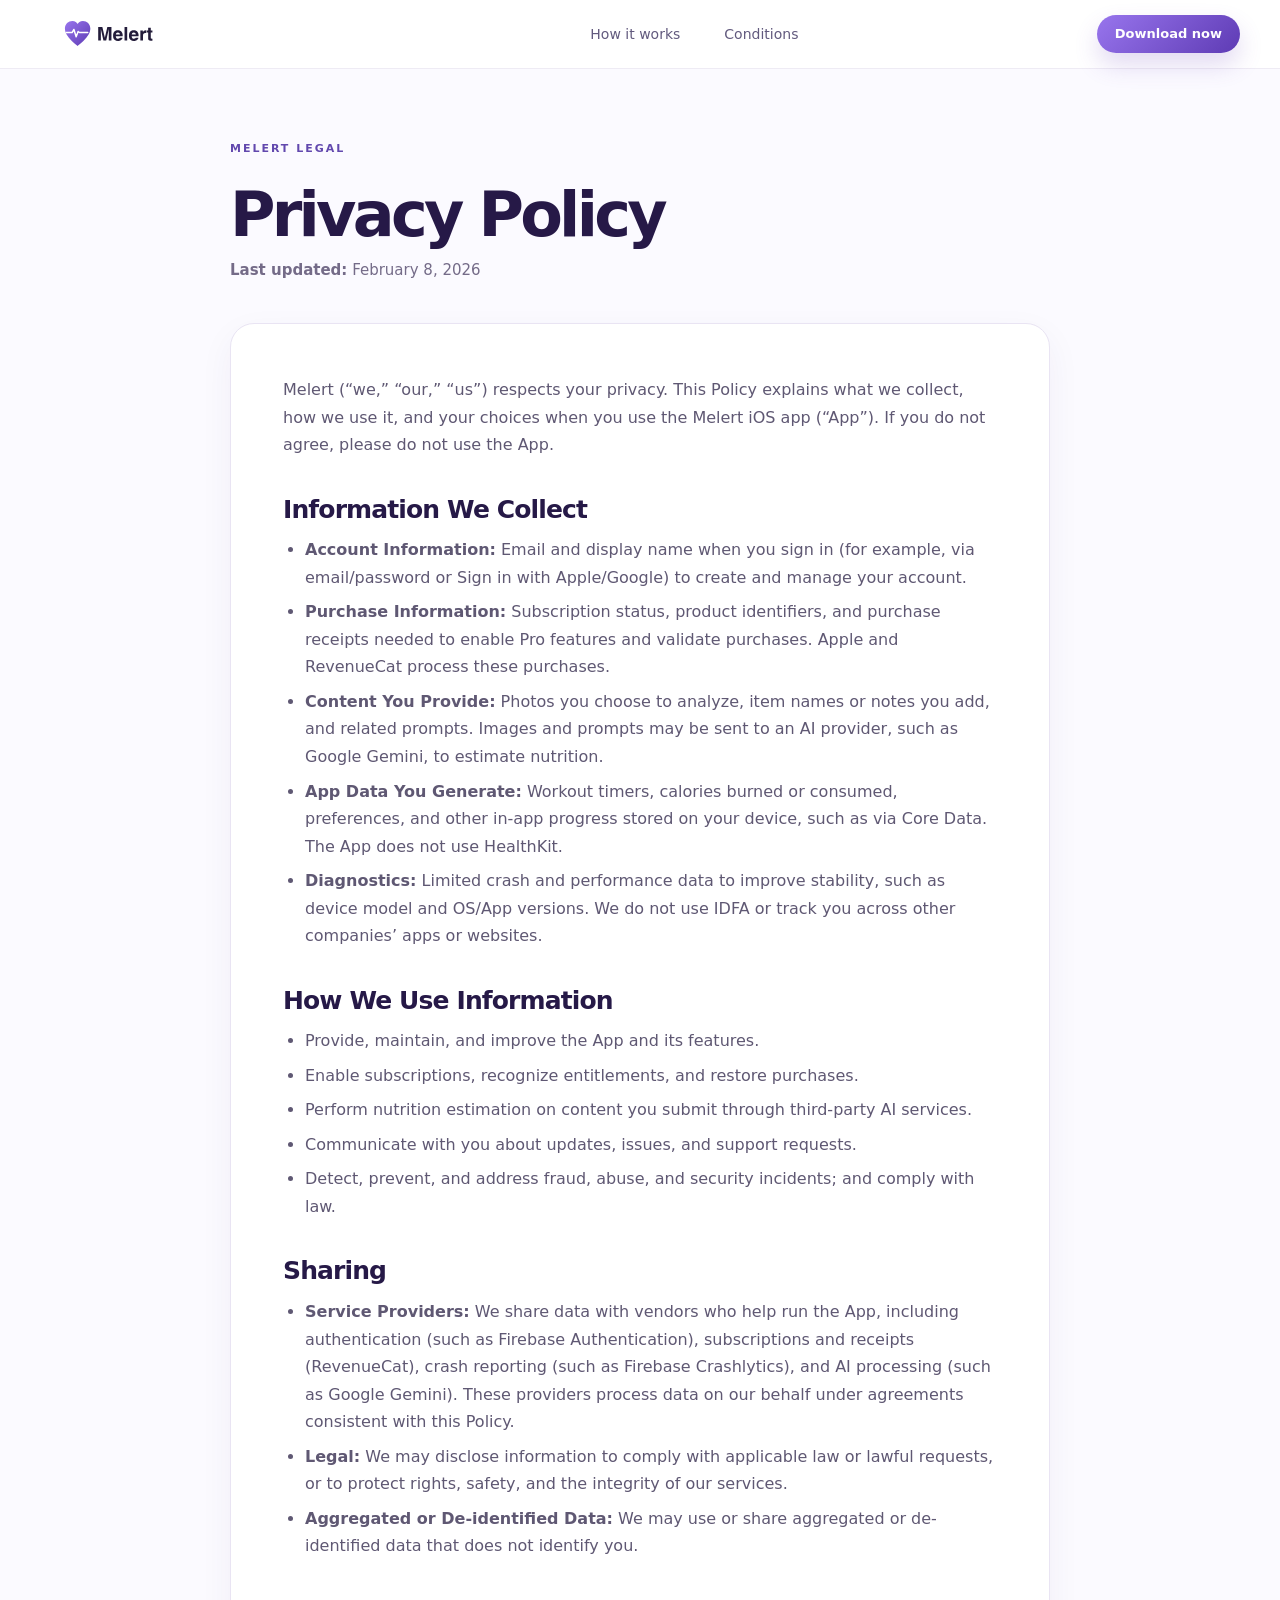
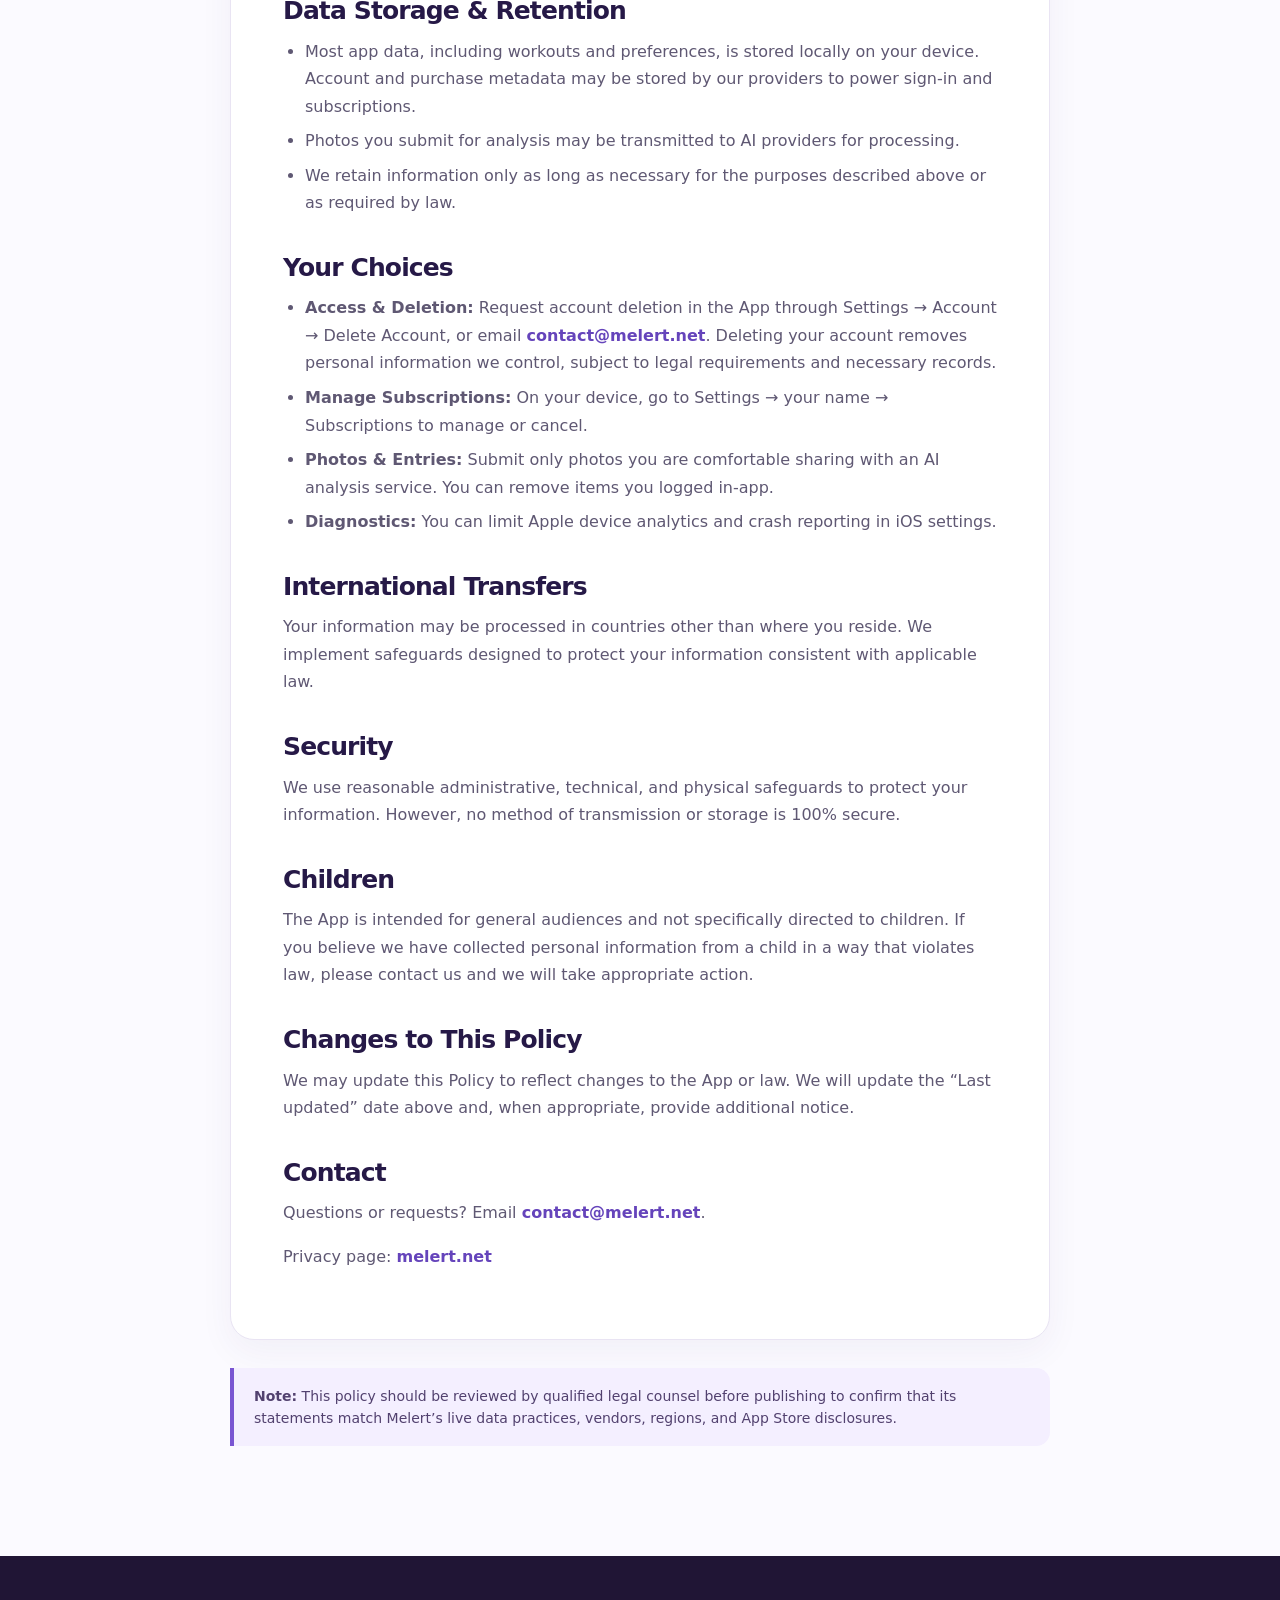
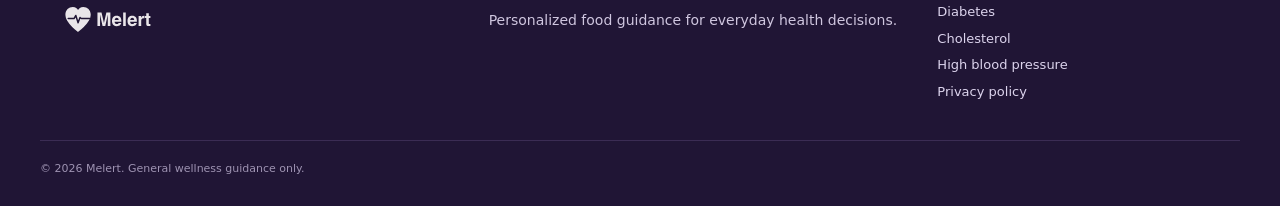
==== privacy.html @ aa9f65d5 "Publish Melert website" ====
<!doctype html><html lang="en"><head><meta charset="utf-8"><meta name="viewport" content="width=device-width,initial-scale=1"><title>Privacy Policy | Melert</title><meta name="description" content="Melert privacy policy: how we collect, use, share, and protect information when you use the Melert iOS app."><link rel="canonical" href="https://melert.net/privacy"><link rel="stylesheet" href="assets/styles.css"><link rel="stylesheet" href="assets/privacy.css"></head><body class="privacy-page"><header class="loop-nav"><div class="loop-wrap nav-inner"><a class="loop-brand" href="index.html"><img class="melert-wordmark" src="assets/melert-logo.svg" alt="Melert logo"></a><nav class="loop-links"><a href="index.html#how">How it works</a><a href="index.html#conditions">Conditions</a></nav><a class="loop-button small" href="https://apps.apple.com/us/app/burnloop/id6751570796">Download now</a></div></header><main class="privacy-main"><div class="privacy-content"><p class="loop-kicker">Melert legal</p><h1>Privacy Policy</h1><p class="privacy-date"><strong>Last updated:</strong> February 8, 2026</p><article class="privacy-card"><p>Melert (“we,” “our,” “us”) respects your privacy. This Policy explains what we collect, how we use it, and your choices when you use the Melert iOS app (“App”). If you do not agree, please do not use the App.</p><h2>Information We Collect</h2><ul><li><strong>Account Information:</strong> Email and display name when you sign in (for example, via email/password or Sign in with Apple/Google) to create and manage your account.</li><li><strong>Purchase Information:</strong> Subscription status, product identifiers, and purchase receipts needed to enable Pro features and validate purchases. Apple and RevenueCat process these purchases.</li><li><strong>Content You Provide:</strong> Photos you choose to analyze, item names or notes you add, and related prompts. Images and prompts may be sent to an AI provider, such as Google Gemini, to estimate nutrition.</li><li><strong>App Data You Generate:</strong> Workout timers, calories burned or consumed, preferences, and other in-app progress stored on your device, such as via Core Data. The App does not use HealthKit.</li><li><strong>Diagnostics:</strong> Limited crash and performance data to improve stability, such as device model and OS/App versions. We do not use IDFA or track you across other companies’ apps or websites.</li></ul><h2>How We Use Information</h2><ul><li>Provide, maintain, and improve the App and its features.</li><li>Enable subscriptions, recognize entitlements, and restore purchases.</li><li>Perform nutrition estimation on content you submit through third-party AI services.</li><li>Communicate with you about updates, issues, and support requests.</li><li>Detect, prevent, and address fraud, abuse, and security incidents; and comply with law.</li></ul><h2>Sharing</h2><ul><li><strong>Service Providers:</strong> We share data with vendors who help run the App, including authentication (such as Firebase Authentication), subscriptions and receipts (RevenueCat), crash reporting (such as Firebase Crashlytics), and AI processing (such as Google Gemini). These providers process data on our behalf under agreements consistent with this Policy.</li><li><strong>Legal:</strong> We may disclose information to comply with applicable law or lawful requests, or to protect rights, safety, and the integrity of our services.</li><li><strong>Aggregated or De-identified Data:</strong> We may use or share aggregated or de-identified data that does not identify you.</li></ul><h2>Data Storage &amp; Retention</h2><ul><li>Most app data, including workouts and preferences, is stored locally on your device. Account and purchase metadata may be stored by our providers to power sign-in and subscriptions.</li><li>Photos you submit for analysis may be transmitted to AI providers for processing.</li><li>We retain information only as long as necessary for the purposes described above or as required by law.</li></ul><h2>Your Choices</h2><ul><li><strong>Access &amp; Deletion:</strong> Request account deletion in the App through Settings → Account → Delete Account, or email <a href="mailto:contact@melert.net">contact@melert.net</a>. Deleting your account removes personal information we control, subject to legal requirements and necessary records.</li><li><strong>Manage Subscriptions:</strong> On your device, go to Settings → your name → Subscriptions to manage or cancel.</li><li><strong>Photos &amp; Entries:</strong> Submit only photos you are comfortable sharing with an AI analysis service. You can remove items you logged in-app.</li><li><strong>Diagnostics:</strong> You can limit Apple device analytics and crash reporting in iOS settings.</li></ul><h2>International Transfers</h2><p>Your information may be processed in countries other than where you reside. We implement safeguards designed to protect your information consistent with applicable law.</p><h2>Security</h2><p>We use reasonable administrative, technical, and physical safeguards to protect your information. However, no method of transmission or storage is 100% secure.</p><h2>Children</h2><p>The App is intended for general audiences and not specifically directed to children. If you believe we have collected personal information from a child in a way that violates law, please contact us and we will take appropriate action.</p><h2>Changes to This Policy</h2><p>We may update this Policy to reflect changes to the App or law. We will update the “Last updated” date above and, when appropriate, provide additional notice.</p><h2>Contact</h2><p>Questions or requests? Email <a href="mailto:contact@melert.net">contact@melert.net</a>.</p><p>Privacy page: <a href="https://melert.net">melert.net</a></p></article><p class="privacy-notice"><strong>Note:</strong> This policy should be reviewed by qualified legal counsel before publishing to confirm that its statements match Melert’s live data practices, vendors, regions, and App Store disclosures.</p></div></main><footer class="loop-footer"><div class="loop-wrap footer-inner"><a class="loop-brand" href="index.html"><img class="melert-wordmark" src="assets/melert-logo-white.svg" alt="Melert logo"></a><p>Personalized food guidance for everyday health decisions.</p><div class="footer-links"><a href="diabetes.html">Diabetes</a><a href="cholesterol.html">Cholesterol</a><a href="high-blood-pressure.html">High blood pressure</a><a href="privacy.html">Privacy policy</a></div><small>© <span data-year></span> Melert. General wellness guidance only.</small></div></footer><script src="assets/script.js"></script></body></html>
---- assets/styles.css ----
:root{--ink:#261947;--muted:#716989;--purple:#6946be;--line:#e9e5f2;--lavender:#f7f5ff}*{box-sizing:border-box}html{scroll-behavior:smooth}body{margin:0;font-family:Inter,ui-sans-serif,system-ui,-apple-system,BlinkMacSystemFont,"Segoe UI",sans-serif;color:var(--ink);background:#fff;line-height:1.5}.loop-wrap{width:min(1200px,calc(100% - 48px));margin:auto}.loop-nav{height:69px;border-bottom:1px solid #eeebf4;background:#fff}.nav-inner{height:100%;display:flex;align-items:center;justify-content:space-between}.loop-brand{color:var(--ink);font-weight:800;font-size:20px;display:inline-flex;align-items:center;gap:9px;text-decoration:none}.loop-brand img{width:27px;height:27px;border-radius:8px}.loop-links{display:flex;gap:44px;margin-left:120px}.loop-links a,.login{font-size:14px;color:#625a7e;text-decoration:none}.loop-actions{display:flex;align-items:center;gap:24px}.loop-button{display:inline-flex;justify-content:center;align-items:center;border:0;border-radius:999px;background:linear-gradient(135deg,#9875ed,#5e3bb4);color:#fff;box-shadow:0 12px 24px #6c47be33;text-decoration:none;padding:13px 25px;font-size:14px;font-weight:700}.loop-button.small{padding:9px 18px;font-size:13px}.menu{display:none;font-size:22px;color:#5c5278}.loop-hero{min-height:610px;background:radial-gradient(circle at 4% 80%,#faf8ff 0,transparent 25%),radial-gradient(circle at 93% 33%,#f4efff 0,transparent 26%),#fff;display:grid;align-items:center}.hero-layout{display:grid;grid-template-columns:1.2fr .8fr;align-items:center;gap:90px;padding:60px 0}.loop-kicker{text-transform:uppercase;letter-spacing:.18em;font-size:11px;font-weight:800;color:#6248ae;margin:0 0 24px}.hero-copy h1{font-size:clamp(46px,5.1vw,70px);line-height:1.05;letter-spacing:-.055em;margin:0 0 24px;max-width:680px}.hero-copy h1 em{font-style:normal;background:linear-gradient(100deg,#9a78eb,#6343b8);background-clip:text;color:transparent}.hero-lead{max-width:580px;color:var(--muted);font-size:18px;line-height:1.65;margin:0 0 34px}.hero-note{margin:16px 0 0;color:#8b839f;text-transform:uppercase;letter-spacing:.12em;font-size:10px}.app-shell{width:384px;justify-self:end;background:#fff;border:1px solid #e8e3f1;border-radius:38px;padding:28px 20px 22px;box-shadow:0 25px 45px #38226714,0 0 0 12px #ffffffaa}.app-top{display:flex;justify-content:space-between;align-items:center;font-size:13px;font-weight:800}.mini-brand span{color:#6d49c6;font-size:18px}.streak{font:12px ui-monospace,SFMono-Regular,Menlo,monospace;color:#5f43af;background:#f2edff;padding:5px 12px;border-radius:99px}.coach-card{margin-top:20px;padding:18px;border-radius:17px;color:#fff;background:linear-gradient(135deg,#7052c5,#593c9e);box-shadow:0 12px 22px #6b48ba33}.coach-card span,.app-label{display:block;text-transform:uppercase;letter-spacing:.16em;font:10px ui-monospace,SFMono-Regular,Menlo,monospace;color:#d7ccff}.coach-card p{font-size:14px;line-height:1.5;margin:7px 0 12px}.coach-card button,.coach-visual button{border:0;border-radius:99px;background:#8d70db;color:#fff;padding:8px 14px;font-size:12px}.app-label{color:#9890ab;margin:19px 0 9px}.signals{display:grid;grid-template-columns:repeat(3,1fr);gap:8px}.signals>div{border-radius:20px;text-align:center;background:#f2eff9;padding:10px 4px}.signals small,.signals span{display:block;font-size:10px;color:#817894}.signals b{font-size:18px;color:#6746bd;display:block;margin:2px 0}.signals b.amber{color:#d87518}.meal-row{display:flex;gap:11px;align-items:center;border:1px solid #eeeaf3;border-radius:17px;margin-top:16px;padding:12px}.meal-row i{flex:0 0 44px;height:44px;border-radius:50%;background:linear-gradient(135deg,#ffdb78,#f7aa61)}.meal-row strong{display:block;font-size:11px;font-weight:650}.meal-row p{margin:5px 0 0;display:flex;gap:5px}.meal-row span{font-size:9px;color:#ce3434;background:#fff0f0;padding:2px 5px;border-radius:8px}.proof-strip{border-top:1px solid var(--line);border-bottom:1px solid var(--line);padding:24px 0;background:#fff}.proof-strip .loop-wrap{display:flex;justify-content:space-between;align-items:center;color:#625978;font-size:14px}.proof-strip p{margin:0;font-weight:700}.proof-strip div{display:flex;gap:28px;font-size:12px;color:#847a9a}.proof-strip span:before{content:"✓";color:#7354cb;font-weight:800;margin-right:7px}.loop-section{padding:110px 0}.loop-section.lavender{background:var(--lavender)}.centered{text-align:center}.loop-section h2{font-size:clamp(34px,4.4vw,54px);letter-spacing:-.055em;line-height:1.08;margin:0 0 19px}.section-lead{max-width:640px;margin:0 auto;color:var(--muted);font-size:17px;line-height:1.7}.section-lead.left{margin:0 0 30px}.three-grid{display:grid;grid-template-columns:repeat(3,1fr);gap:22px;margin-top:55px;text-align:left}.three-grid article{border:1px solid var(--line);border-radius:21px;background:#fff;padding:30px;min-height:214px}.icon-bubble{width:42px;height:42px;border-radius:14px;background:#efe9ff;color:#6846bf;display:grid;place-items:center;font-size:22px;font-weight:800}.three-grid h3,.steps-v2 h3{margin:24px 0 8px;font-size:19px;letter-spacing:-.025em}.three-grid p,.steps-v2 p{margin:0;color:var(--muted);font-size:14px}.steps-v2{display:grid;grid-template-columns:repeat(3,1fr);gap:20px;margin-top:52px}.steps-v2 article{padding:29px;border-radius:20px;background:#fff;border:1px solid #e8e1fa}.steps-v2 b{width:31px;height:31px;border-radius:50%;background:#e9e1ff;color:#6041b1;display:grid;place-items:center;font-size:12px}.split-v2{display:grid;grid-template-columns:1fr 1fr;align-items:center;gap:90px}.condition-stack{display:grid;gap:12px}.condition-stack>a,.condition-stack>div{position:relative;display:block;text-decoration:none;color:var(--ink);padding:22px 58px 22px 23px;border:1px solid var(--line);border-radius:18px;background:linear-gradient(110deg,#fff,#fbfaff)}.condition-stack a:hover{border-color:#cfc2ef}.condition-stack span{display:block;text-transform:uppercase;letter-spacing:.12em;color:#775cb4;font-size:10px;font-weight:800;margin-bottom:5px}.condition-stack strong{font-size:18px;letter-spacing:-.02em}.condition-stack p{font-size:13px;color:var(--muted);margin:5px 0 0}.condition-stack i{position:absolute;right:24px;top:40%;font-size:22px;font-style:normal;color:#6d4bc3}.dark{color:#fff;background:#261947}.dark .loop-kicker{color:#b7a1f2}.dark p:not(.loop-kicker){color:#d7cfe9;font-size:17px;line-height:1.7}.light{background:#fff;color:#5e3dae;box-shadow:none;margin-top:22px}.coach-visual{height:330px;border-radius:28px;background:radial-gradient(circle at 75% 20%,#9678df 0,transparent 26%),linear-gradient(135deg,#7654c6,#3b276b);display:grid;place-items:center;padding:25px}.coach-visual-card{width:88%;padding:28px;background:#fff;border-radius:22px;color:var(--ink);box-shadow:0 18px 35px #20133f55}.coach-visual-card span{font:10px ui-monospace,SFMono-Regular,Menlo,monospace;letter-spacing:.12em;text-transform:uppercase;color:#746890}.coach-visual-card strong{display:block;font-size:21px;letter-spacing:-.035em;margin-top:10px}.coach-visual-card p{font-size:13px!important;color:#756c87!important;margin:5px 0 15px!important}.coach-visual-card button{background:#6d4abe}.faq-wrap{max-width:850px}.faq-wrap .centered{margin-bottom:38px}.faq-wrap details{border-bottom:1px solid var(--line);padding:19px 0}.faq-wrap summary{list-style:none;cursor:pointer;font-weight:750;display:flex;justify-content:space-between;gap:20px}.faq-wrap summary:after{content:"+";font-size:20px;color:#6946be}.faq-wrap p{color:var(--muted);max-width:680px;margin:12px 0 0}.final-cta{padding:100px 0;background:linear-gradient(120deg,#f1ebff,#fbf9ff)}.final-cta h2{font-size:clamp(35px,4.3vw,54px);letter-spacing:-.055em;line-height:1.08;margin:0 0 13px}.final-cta p:not(.loop-kicker){color:var(--muted);font-size:17px;margin:0 0 28px}.loop-footer{padding:46px 0 28px;background:#201535;color:#cfc6df}.footer-inner{display:grid;grid-template-columns:1.4fr 1.4fr 1fr;gap:25px;align-items:start}.loop-footer .loop-brand{color:#fff}.loop-footer p{font-size:14px;margin:8px 0}.loop-footer div div{display:grid;gap:7px}.loop-footer a:not(.loop-brand){color:#dcd4ed;text-decoration:none;font-size:13px}.loop-footer small{grid-column:1/-1;border-top:1px solid #3b2c54;padding-top:20px;color:#9e93b2;font-size:11px;margin-top:14px}@media(max-width:760px){.loop-wrap{width:min(100% - 48px,1200px)}.loop-nav{height:72px}.loop-links,.login,.loop-button.small{display:none}.menu{display:block;font-size:0}.menu:after{content:"☰";font-size:22px}.hero-layout,.split-v2{grid-template-columns:1fr;gap:46px;padding:58px 0}.loop-hero{min-height:auto}.hero-copy h1{font-size:44px}.hero-lead{font-size:17px}.app-shell{width:100%;justify-self:center}.proof-strip .loop-wrap{display:block}.proof-strip div{margin-top:12px;flex-wrap:wrap;gap:9px 18px}.loop-section{padding:76px 0}.three-grid,.steps-v2{grid-template-columns:1fr;margin-top:34px}.split-v2{gap:36px}.condition-stack{order:2}.dark .split-v2>div:last-child{order:1}.footer-inner{grid-template-columns:1fr}.loop-footer small{grid-column:auto}.coach-visual{height:280px}}
---- assets/privacy.css ----
.privacy-page{background:#fbfaff}.privacy-main{padding:72px 0 96px}.privacy-content{width:min(820px,calc(100% - 48px));margin:auto}.privacy-content h1{font-size:clamp(40px,5vw,62px);letter-spacing:-.06em;line-height:1.05;margin:0 0 12px}.privacy-date{color:#746b88;margin:0 0 42px;font-size:15px}.privacy-card{background:#fff;border:1px solid #e9e4f3;border-radius:24px;padding:clamp(26px,5vw,52px);box-shadow:0 12px 35px #3f24610d}.privacy-card h2{font-size:25px;letter-spacing:-.035em;line-height:1.15;margin:37px 0 12px}.privacy-card h2:first-child{margin-top:0}.privacy-card p,.privacy-card li{color:#5f5873;font-size:16px;line-height:1.72}.privacy-card p{margin:0 0 16px}.privacy-card ul{padding-left:22px;margin:0 0 16px}.privacy-card li{margin:7px 0}.privacy-card a{color:#6544bb;font-weight:650;text-decoration:none}.privacy-notice{margin-top:28px;border-left:4px solid #7955d2;background:#f4efff;border-radius:0 14px 14px 0;padding:17px 20px;color:#52416f;font-size:14px;line-height:1.6}@media(max-width:760px){.privacy-main{padding:50px 0 70px}.privacy-content{width:min(100% - 32px,820px)}.privacy-card{border-radius:18px}.privacy-card h2{font-size:22px}}
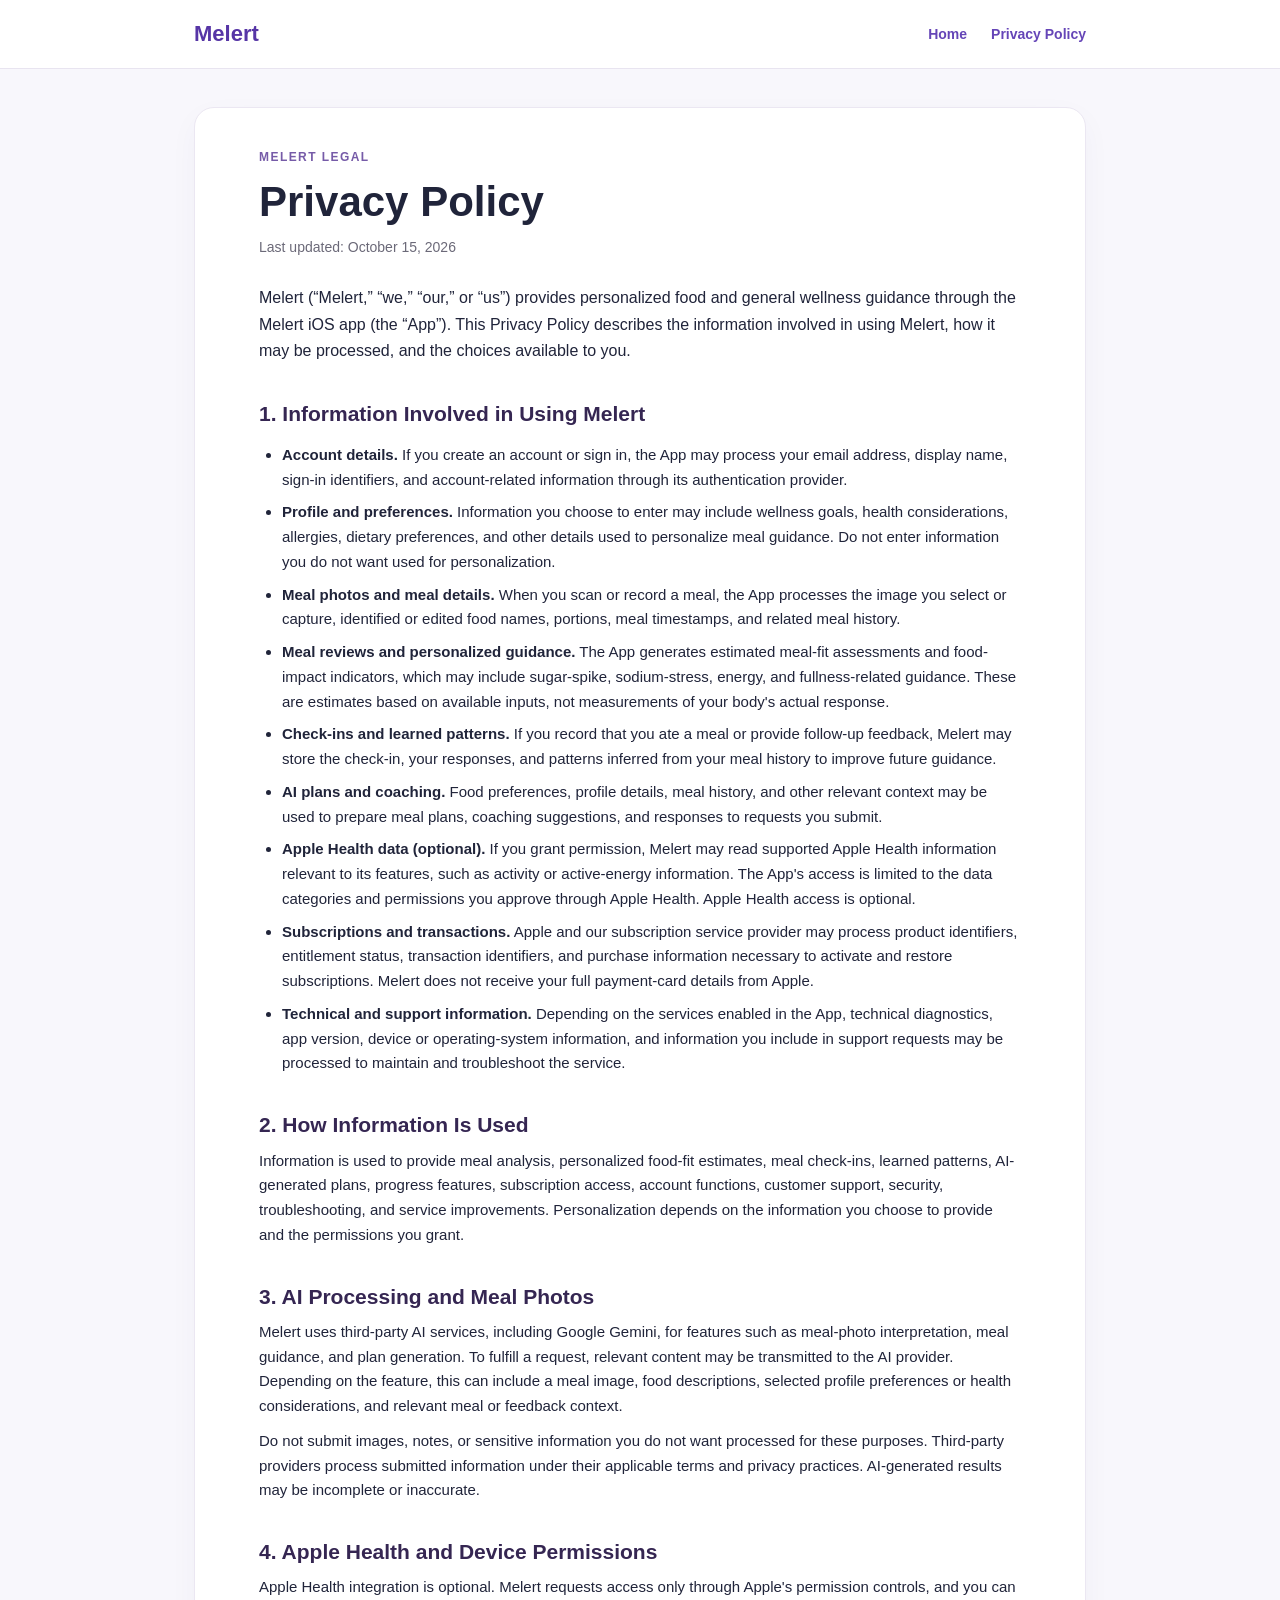
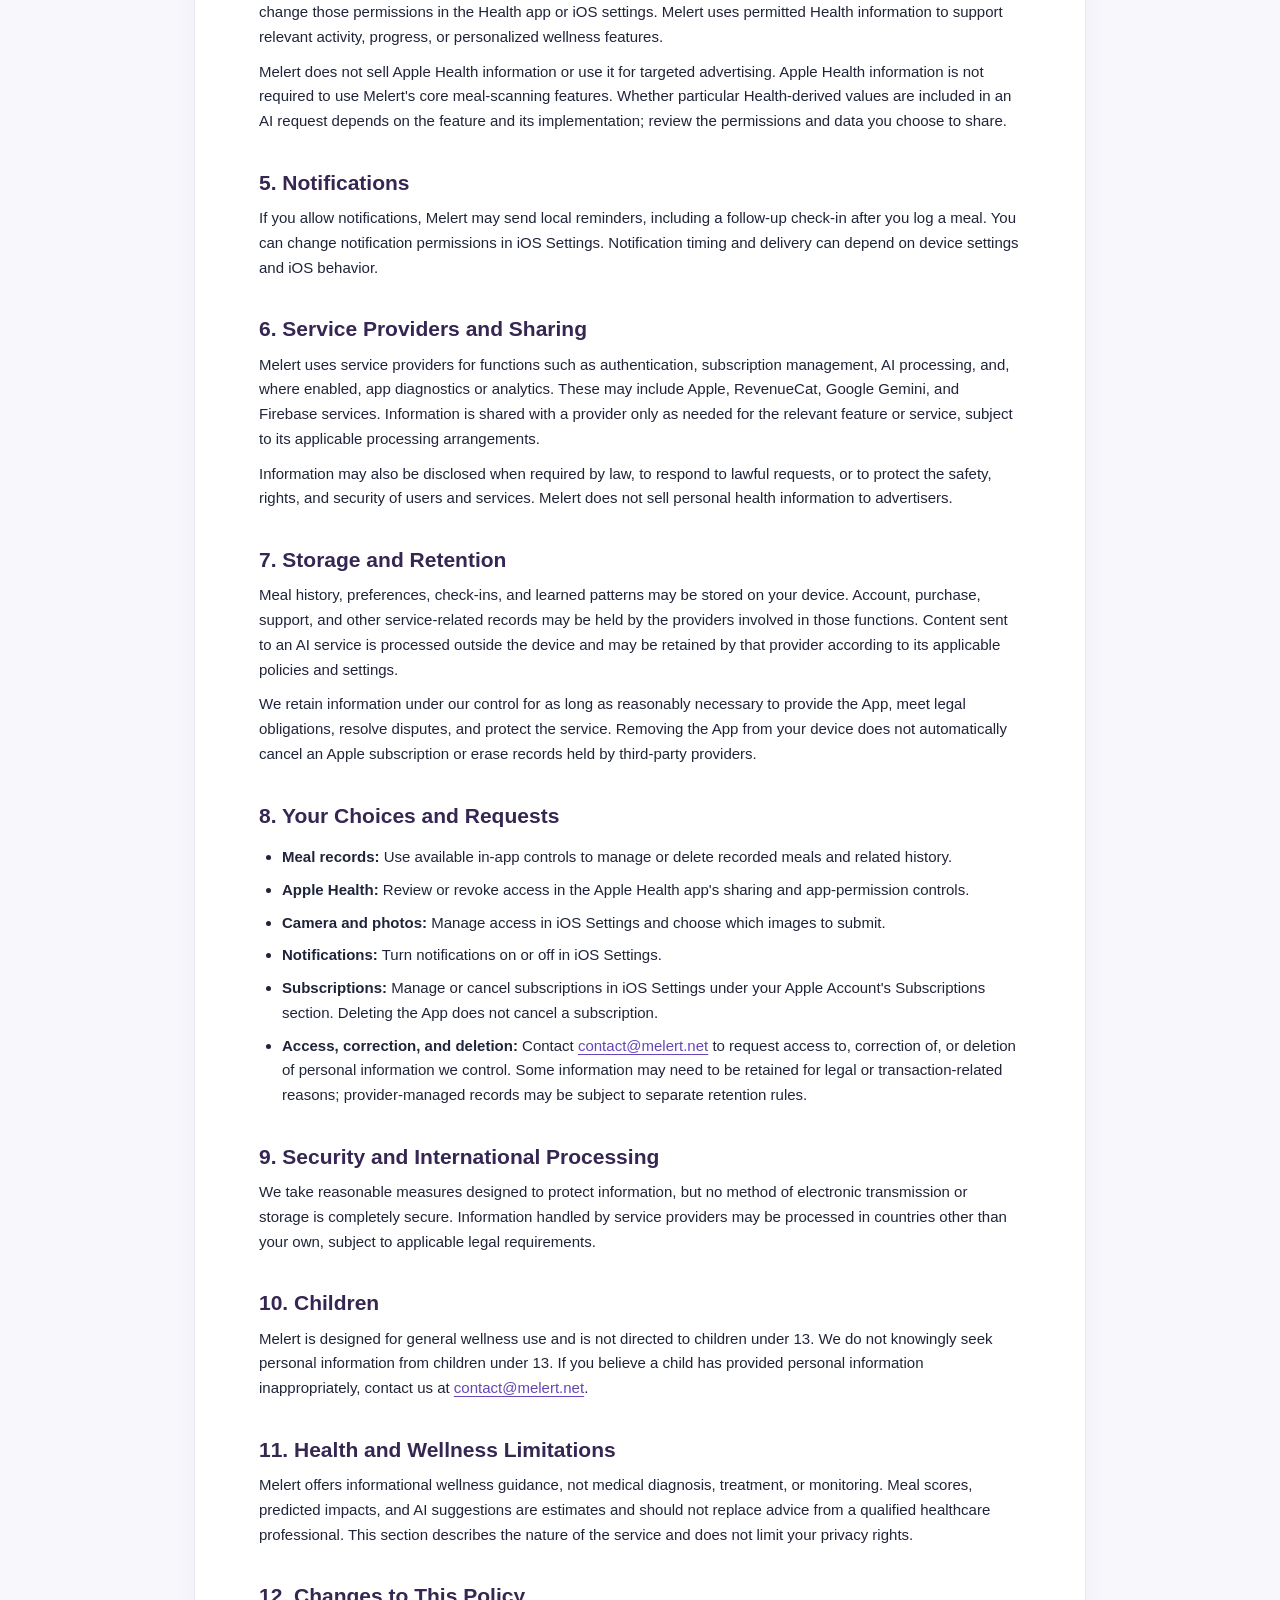
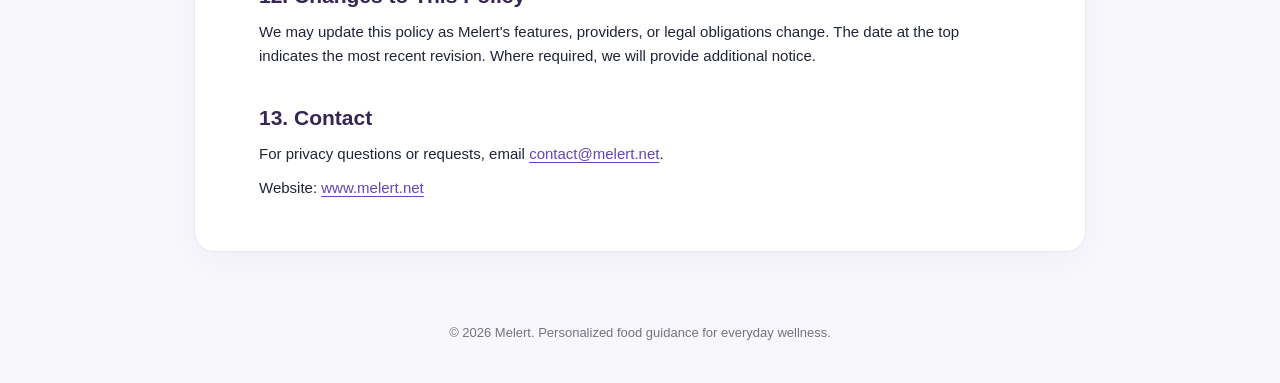
==== commit f02c0e81: "Update Melert privacy policy" ====
--- a/privacy.html
+++ b/privacy.html
@@ -1 +1,70 @@
-<!doctype html><html lang="en"><head><meta charset="utf-8"><meta name="viewport" content="width=device-width,initial-scale=1"><title>Privacy Policy | Melert</title><meta name="description" content="Melert privacy policy: how we collect, use, share, and protect information when you use the Melert iOS app."><link rel="canonical" href="https://melert.net/privacy"><link rel="stylesheet" href="assets/styles.css"><link rel="stylesheet" href="assets/privacy.css"></head><body class="privacy-page"><header class="loop-nav"><div class="loop-wrap nav-inner"><a class="loop-brand" href="index.html"><img class="melert-wordmark" src="assets/melert-logo.svg" alt="Melert logo"></a><nav class="loop-links"><a href="index.html#how">How it works</a><a href="index.html#conditions">Conditions</a></nav><a class="loop-button small" href="https://apps.apple.com/us/app/burnloop/id6751570796">Download now</a></div></header><main class="privacy-main"><div class="privacy-content"><p class="loop-kicker">Melert legal</p><h1>Privacy Policy</h1><p class="privacy-date"><strong>Last updated:</strong> February 8, 2026</p><article class="privacy-card"><p>Melert (“we,” “our,” “us”) respects your privacy. This Policy explains what we collect, how we use it, and your choices when you use the Melert iOS app (“App”). If you do not agree, please do not use the App.</p><h2>Information We Collect</h2><ul><li><strong>Account Information:</strong> Email and display name when you sign in (for example, via email/password or Sign in with Apple/Google) to create and manage your account.</li><li><strong>Purchase Information:</strong> Subscription status, product identifiers, and purchase receipts needed to enable Pro features and validate purchases. Apple and RevenueCat process these purchases.</li><li><strong>Content You Provide:</strong> Photos you choose to analyze, item names or notes you add, and related prompts. Images and prompts may be sent to an AI provider, such as Google Gemini, to estimate nutrition.</li><li><strong>App Data You Generate:</strong> Workout timers, calories burned or consumed, preferences, and other in-app progress stored on your device, such as via Core Data. The App does not use HealthKit.</li><li><strong>Diagnostics:</strong> Limited crash and performance data to improve stability, such as device model and OS/App versions. We do not use IDFA or track you across other companies’ apps or websites.</li></ul><h2>How We Use Information</h2><ul><li>Provide, maintain, and improve the App and its features.</li><li>Enable subscriptions, recognize entitlements, and restore purchases.</li><li>Perform nutrition estimation on content you submit through third-party AI services.</li><li>Communicate with you about updates, issues, and support requests.</li><li>Detect, prevent, and address fraud, abuse, and security incidents; and comply with law.</li></ul><h2>Sharing</h2><ul><li><strong>Service Providers:</strong> We share data with vendors who help run the App, including authentication (such as Firebase Authentication), subscriptions and receipts (RevenueCat), crash reporting (such as Firebase Crashlytics), and AI processing (such as Google Gemini). These providers process data on our behalf under agreements consistent with this Policy.</li><li><strong>Legal:</strong> We may disclose information to comply with applicable law or lawful requests, or to protect rights, safety, and the integrity of our services.</li><li><strong>Aggregated or De-identified Data:</strong> We may use or share aggregated or de-identified data that does not identify you.</li></ul><h2>Data Storage &amp; Retention</h2><ul><li>Most app data, including workouts and preferences, is stored locally on your device. Account and purchase metadata may be stored by our providers to power sign-in and subscriptions.</li><li>Photos you submit for analysis may be transmitted to AI providers for processing.</li><li>We retain information only as long as necessary for the purposes described above or as required by law.</li></ul><h2>Your Choices</h2><ul><li><strong>Access &amp; Deletion:</strong> Request account deletion in the App through Settings → Account → Delete Account, or email <a href="mailto:contact@melert.net">contact@melert.net</a>. Deleting your account removes personal information we control, subject to legal requirements and necessary records.</li><li><strong>Manage Subscriptions:</strong> On your device, go to Settings → your name → Subscriptions to manage or cancel.</li><li><strong>Photos &amp; Entries:</strong> Submit only photos you are comfortable sharing with an AI analysis service. You can remove items you logged in-app.</li><li><strong>Diagnostics:</strong> You can limit Apple device analytics and crash reporting in iOS settings.</li></ul><h2>International Transfers</h2><p>Your information may be processed in countries other than where you reside. We implement safeguards designed to protect your information consistent with applicable law.</p><h2>Security</h2><p>We use reasonable administrative, technical, and physical safeguards to protect your information. However, no method of transmission or storage is 100% secure.</p><h2>Children</h2><p>The App is intended for general audiences and not specifically directed to children. If you believe we have collected personal information from a child in a way that violates law, please contact us and we will take appropriate action.</p><h2>Changes to This Policy</h2><p>We may update this Policy to reflect changes to the App or law. We will update the “Last updated” date above and, when appropriate, provide additional notice.</p><h2>Contact</h2><p>Questions or requests? Email <a href="mailto:contact@melert.net">contact@melert.net</a>.</p><p>Privacy page: <a href="https://melert.net">melert.net</a></p></article><p class="privacy-notice"><strong>Note:</strong> This policy should be reviewed by qualified legal counsel before publishing to confirm that its statements match Melert’s live data practices, vendors, regions, and App Store disclosures.</p></div></main><footer class="loop-footer"><div class="loop-wrap footer-inner"><a class="loop-brand" href="index.html"><img class="melert-wordmark" src="assets/melert-logo-white.svg" alt="Melert logo"></a><p>Personalized food guidance for everyday health decisions.</p><div class="footer-links"><a href="diabetes.html">Diabetes</a><a href="cholesterol.html">Cholesterol</a><a href="high-blood-pressure.html">High blood pressure</a><a href="privacy.html">Privacy policy</a></div><small>© <span data-year></span> Melert. General wellness guidance only.</small></div></footer><script src="assets/script.js"></script></body></html>
+<!doctype html>
+<html lang="en">
+<head>
+  <meta charset="utf-8">
+  <meta name="viewport" content="width=device-width, initial-scale=1">
+  <meta name="description" content="Learn how Melert handles meal photos, personal preferences, AI-powered meal guidance, Apple Health data, subscriptions, and your privacy choices.">
+  <title>Privacy Policy | Melert</title>
+  <style>
+    :root{font-family:-apple-system,BlinkMacSystemFont,"Segoe UI",sans-serif;color:#20243a;background:#f8f7fc;line-height:1.65}*{box-sizing:border-box}body{margin:0}a{color:#6545b7;text-underline-offset:3px}.topbar{background:#fff;border-bottom:1px solid #e8e4f0}.nav{max-width:940px;margin:auto;padding:16px 24px;display:flex;gap:24px;align-items:center;flex-wrap:wrap}.brand{font-size:22px;font-weight:800;color:#5635a6;text-decoration:none;margin-right:auto}.nav a:not(.brand){font-size:14px;text-decoration:none;font-weight:600}main{max-width:940px;margin:38px auto 70px;padding:0 24px}article{background:#fff;border:1px solid #ebe7f2;border-radius:20px;padding:40px clamp(22px,5vw,64px);box-shadow:0 10px 30px rgba(50,30,100,.035)}.eyebrow{font-size:12px;letter-spacing:.12em;text-transform:uppercase;color:#765ba8;font-weight:750}h1{font-size:clamp(30px,5vw,42px);line-height:1.15;margin:10px 0 8px}h2{font-size:21px;line-height:1.3;margin:35px 0 10px;color:#352652}p,li{font-size:15px}p{margin:10px 0}ul{padding-left:23px}li{margin:8px 0}.updated{color:#6b6978;font-size:14px;margin-bottom:26px}.intro{font-size:16px}footer{max-width:940px;margin:0 auto 40px;padding:0 24px;color:#767184;font-size:13px;text-align:center}
+  </style>
+</head>
+<body>
+<header class="topbar"><nav class="nav" aria-label="Main navigation"><a class="brand" href="/">Melert</a><a href="/">Home</a><a href="/privacy.html" aria-current="page">Privacy Policy</a></nav></header>
+<main><article>
+  <div class="eyebrow">Melert legal</div>
+  <h1>Privacy Policy</h1>
+  <p class="updated">Last updated: October 15, 2026</p>
+  <p class="intro">Melert (“Melert,” “we,” “our,” or “us”) provides personalized food and general wellness guidance through the Melert iOS app (the “App”). This Privacy Policy describes the information involved in using Melert, how it may be processed, and the choices available to you.</p>
+  <h2>1. Information Involved in Using Melert</h2>
+  <ul>
+    <li><strong>Account details.</strong> If you create an account or sign in, the App may process your email address, display name, sign-in identifiers, and account-related information through its authentication provider.</li>
+    <li><strong>Profile and preferences.</strong> Information you choose to enter may include wellness goals, health considerations, allergies, dietary preferences, and other details used to personalize meal guidance. Do not enter information you do not want used for personalization.</li>
+    <li><strong>Meal photos and meal details.</strong> When you scan or record a meal, the App processes the image you select or capture, identified or edited food names, portions, meal timestamps, and related meal history.</li>
+    <li><strong>Meal reviews and personalized guidance.</strong> The App generates estimated meal-fit assessments and food-impact indicators, which may include sugar-spike, sodium-stress, energy, and fullness-related guidance. These are estimates based on available inputs, not measurements of your body's actual response.</li>
+    <li><strong>Check-ins and learned patterns.</strong> If you record that you ate a meal or provide follow-up feedback, Melert may store the check-in, your responses, and patterns inferred from your meal history to improve future guidance.</li>
+    <li><strong>AI plans and coaching.</strong> Food preferences, profile details, meal history, and other relevant context may be used to prepare meal plans, coaching suggestions, and responses to requests you submit.</li>
+    <li><strong>Apple Health data (optional).</strong> If you grant permission, Melert may read supported Apple Health information relevant to its features, such as activity or active-energy information. The App's access is limited to the data categories and permissions you approve through Apple Health. Apple Health access is optional.</li>
+    <li><strong>Subscriptions and transactions.</strong> Apple and our subscription service provider may process product identifiers, entitlement status, transaction identifiers, and purchase information necessary to activate and restore subscriptions. Melert does not receive your full payment-card details from Apple.</li>
+    <li><strong>Technical and support information.</strong> Depending on the services enabled in the App, technical diagnostics, app version, device or operating-system information, and information you include in support requests may be processed to maintain and troubleshoot the service.</li>
+  </ul>
+  <h2>2. How Information Is Used</h2>
+  <p>Information is used to provide meal analysis, personalized food-fit estimates, meal check-ins, learned patterns, AI-generated plans, progress features, subscription access, account functions, customer support, security, troubleshooting, and service improvements. Personalization depends on the information you choose to provide and the permissions you grant.</p>
+  <h2>3. AI Processing and Meal Photos</h2>
+  <p>Melert uses third-party AI services, including Google Gemini, for features such as meal-photo interpretation, meal guidance, and plan generation. To fulfill a request, relevant content may be transmitted to the AI provider. Depending on the feature, this can include a meal image, food descriptions, selected profile preferences or health considerations, and relevant meal or feedback context.</p>
+  <p>Do not submit images, notes, or sensitive information you do not want processed for these purposes. Third-party providers process submitted information under their applicable terms and privacy practices. AI-generated results may be incomplete or inaccurate.</p>
+  <h2>4. Apple Health and Device Permissions</h2>
+  <p>Apple Health integration is optional. Melert requests access only through Apple's permission controls, and you can change those permissions in the Health app or iOS settings. Melert uses permitted Health information to support relevant activity, progress, or personalized wellness features.</p>
+  <p>Melert does not sell Apple Health information or use it for targeted advertising. Apple Health information is not required to use Melert's core meal-scanning features. Whether particular Health-derived values are included in an AI request depends on the feature and its implementation; review the permissions and data you choose to share.</p>
+  <h2>5. Notifications</h2>
+  <p>If you allow notifications, Melert may send local reminders, including a follow-up check-in after you log a meal. You can change notification permissions in iOS Settings. Notification timing and delivery can depend on device settings and iOS behavior.</p>
+  <h2>6. Service Providers and Sharing</h2>
+  <p>Melert uses service providers for functions such as authentication, subscription management, AI processing, and, where enabled, app diagnostics or analytics. These may include Apple, RevenueCat, Google Gemini, and Firebase services. Information is shared with a provider only as needed for the relevant feature or service, subject to its applicable processing arrangements.</p>
+  <p>Information may also be disclosed when required by law, to respond to lawful requests, or to protect the safety, rights, and security of users and services. Melert does not sell personal health information to advertisers.</p>
+  <h2>7. Storage and Retention</h2>
+  <p>Meal history, preferences, check-ins, and learned patterns may be stored on your device. Account, purchase, support, and other service-related records may be held by the providers involved in those functions. Content sent to an AI service is processed outside the device and may be retained by that provider according to its applicable policies and settings.</p>
+  <p>We retain information under our control for as long as reasonably necessary to provide the App, meet legal obligations, resolve disputes, and protect the service. Removing the App from your device does not automatically cancel an Apple subscription or erase records held by third-party providers.</p>
+  <h2>8. Your Choices and Requests</h2>
+  <ul>
+    <li><strong>Meal records:</strong> Use available in-app controls to manage or delete recorded meals and related history.</li>
+    <li><strong>Apple Health:</strong> Review or revoke access in the Apple Health app's sharing and app-permission controls.</li>
+    <li><strong>Camera and photos:</strong> Manage access in iOS Settings and choose which images to submit.</li>
+    <li><strong>Notifications:</strong> Turn notifications on or off in iOS Settings.</li>
+    <li><strong>Subscriptions:</strong> Manage or cancel subscriptions in iOS Settings under your Apple Account's Subscriptions section. Deleting the App does not cancel a subscription.</li>
+    <li><strong>Access, correction, and deletion:</strong> Contact <a href="mailto:contact@melert.net">contact@melert.net</a> to request access to, correction of, or deletion of personal information we control. Some information may need to be retained for legal or transaction-related reasons; provider-managed records may be subject to separate retention rules.</li>
+  </ul>
+  <h2>9. Security and International Processing</h2>
+  <p>We take reasonable measures designed to protect information, but no method of electronic transmission or storage is completely secure. Information handled by service providers may be processed in countries other than your own, subject to applicable legal requirements.</p>
+  <h2>10. Children</h2>
+  <p>Melert is designed for general wellness use and is not directed to children under 13. We do not knowingly seek personal information from children under 13. If you believe a child has provided personal information inappropriately, contact us at <a href="mailto:contact@melert.net">contact@melert.net</a>.</p>
+  <h2>11. Health and Wellness Limitations</h2>
+  <p>Melert offers informational wellness guidance, not medical diagnosis, treatment, or monitoring. Meal scores, predicted impacts, and AI suggestions are estimates and should not replace advice from a qualified healthcare professional. This section describes the nature of the service and does not limit your privacy rights.</p>
+  <h2>12. Changes to This Policy</h2>
+  <p>We may update this policy as Melert's features, providers, or legal obligations change. The date at the top indicates the most recent revision. Where required, we will provide additional notice.</p>
+  <h2>13. Contact</h2>
+  <p>For privacy questions or requests, email <a href="mailto:contact@melert.net">contact@melert.net</a>.</p>
+  <p>Website: <a href="https://www.melert.net/">www.melert.net</a></p>
+</article></main>
+<footer>© 2026 Melert. Personalized food guidance for everyday wellness.</footer>
+</body>
+</html>
